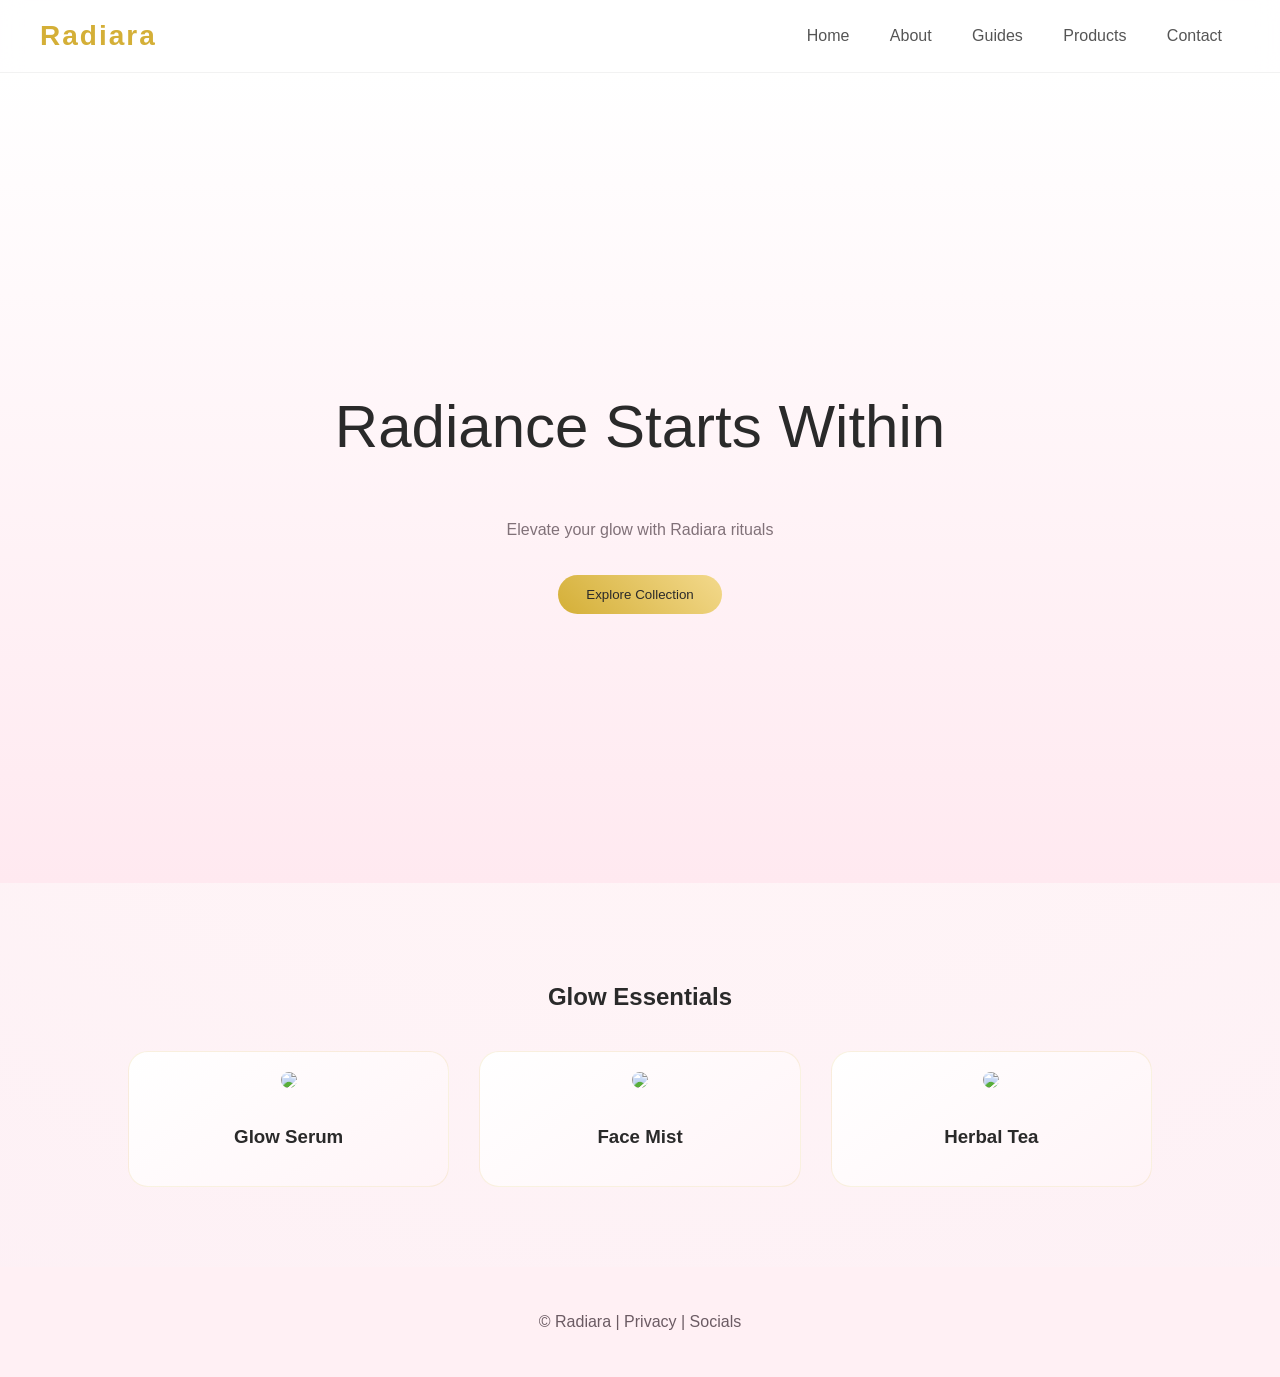
==== index.html @ 11a1aa91 "Rename Index.html to index.html" ====
<!DOCTYPE html>
<html>
<head>
<title>Radiara</title>
<link rel="stylesheet" href="styles.css">
<script src="script.js" defer></script>
</head>
<body>
<header>
<div class="logo">Radiara</div>
<nav>
<a href="index.html">Home</a>
<a href="About Page.html">About</a>
<a href="Guides Page.html">Guides</a>
<a href="Products Page.html">Products</a>
<a href="Contact Page.html">Contact</a>
</nav>
</header>


<section class="hero">
<h1>Radiance Starts Within</h1>
<p>Elevate your glow with Radiara rituals</p>
<button class="button" onclick="location.href='products.html'">Explore Collection</button>
</section>


<section class="section">
<h2>Glow Essentials</h2>
<div class="products">
<div class="card"><img src="images/serum.jpg"><h3>Glow Serum</h3></div>
<div class="card"><img src="images/mist.jpg"><h3>Face Mist</h3></div>
<div class="card"><img src="images/tea.jpg"><h3>Herbal Tea</h3></div>
</div>
</section>


<footer>
<p>© Radiara | Privacy | Socials</p>
</footer>
</body>
</html>
---- styles.css ----
body {
  margin: 0;
  font-family: 'Poppins', sans-serif;
  background: radial-gradient(circle at top, #ffffff, #fff5f7, #fdf0f5);
  color: #2a2a2a;
}

header {
  display: flex;
  justify-content: space-between;
  align-items: center;
  padding: 20px 40px;
  backdrop-filter: blur(10px);
  background: rgba(255,255,255,0.9);
  position: sticky;
  top: 0;
  z-index: 1000;
  border-bottom: 1px solid rgba(0,0,0,0.05);
}

.logo {
  font-size: 28px;
  font-weight: 600;
  color: #d4af37; /* champagne gold */
  letter-spacing: 2px;
}

nav a {
  margin: 0 18px;
  text-decoration: none;
  color: #555;
  font-weight: 400;
  position: relative;
}

nav a::after {
  content: "";
  position: absolute;
  width: 0;
  height: 2px;
  background: #d4af37;
  left: 0;
  bottom: -5px;
  transition: 0.3s;
}

nav a:hover {
  color: #d4af37;
}

nav a:hover::after {
  width: 100%;
}

.hero {
  height: 90vh;
  display: flex;
  flex-direction: column;
  justify-content: center;
  align-items: center;
  text-align: center;
  background: linear-gradient(to bottom, #ffffff, #ffe9f0);
}

.hero h1 {
  font-size: 60px;
  font-weight: 500;
  animation: fadeIn 2s ease;
  color: #2a2a2a;
}

.hero p {
  opacity: 0.85;
  margin-top: 10px;
  color: #6b5b63; /* soft muted plum-grey */
}

.button {
  margin-top: 20px;
  padding: 12px 28px;
  background: linear-gradient(45deg, #d4af37, #f3d98c);
  border: none;
  color: #2a2a2a;
  cursor: pointer;
  border-radius: 30px;
  transition: 0.3s;
  font-weight: 500;
}

.button:hover {
  transform: scale(1.05);
  box-shadow: 0 0 20px rgba(212,175,55,0.4);
}

.section {
  padding: 80px 10%;
}

.section h2 {
  text-align: center;
  margin-bottom: 40px;
  color: #2a2a2a;
}

.products {
  display: grid;
  grid-template-columns: repeat(auto-fit, minmax(250px, 1fr));
  gap: 30px;
}

.card {
  background: linear-gradient(145deg, #ffffff, #fff4f7);
  border-radius: 20px;
  padding: 20px;
  text-align: center;
  transition: 0.4s;
  border: 1px solid rgba(212,175,55,0.15);
}

.card:hover {
  transform: translateY(-10px);
  box-shadow: 0 10px 35px rgba(212,175,55,0.25);
}

.card img {
  width: 100%;
  border-radius: 15px;
  margin-bottom: 15px;
}

footer {
  text-align: center;
  padding: 30px;
  background: #fff0f4;
  color: #6b5b63;
}

input, textarea {
  width: 100%;
  padding: 12px;
  margin: 10px 0;
  border-radius: 8px;
  border: 1px solid #eee;
  background: #ffffff;
  color: #2a2a2a;
}

input:focus, textarea:focus {
  outline: none;
  border: 1px solid #d4af37;
  box-shadow: 0 0 8px rgba(212,175,55,0.25);
}

@keyframes fadeIn {
  from {opacity:0; transform: translateY(20px);} 
  to {opacity:1; transform: translateY(0);} 
}
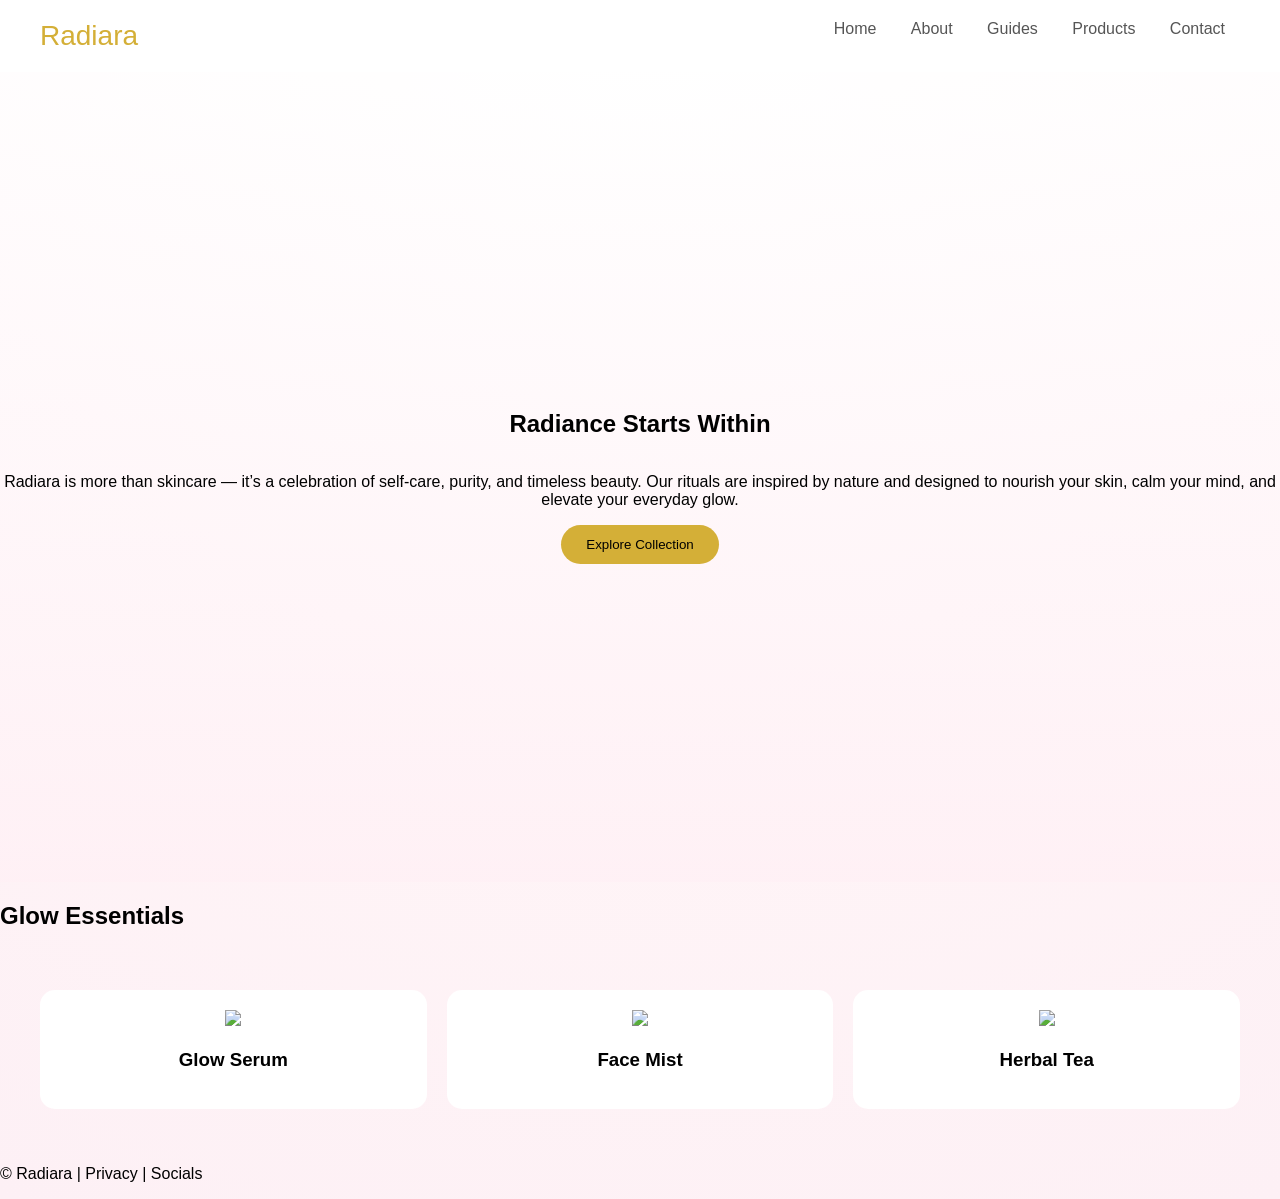
==== commit 72316158: "Merge branch 'main' of https://github.com/imranaakoob/BIDA25-423" ====
--- a/index.html
+++ b/index.html
@@ -6,38 +6,53 @@
 <script src="script.js" defer></script>
 </head>
 <body>
+
 <header>
 <div class="logo">Radiara</div>
 <nav>
 <a href="index.html">Home</a>
-<a href="About Page.html">About</a>
-<a href="Guides Page.html">Guides</a>
-<a href="Products Page.html">Products</a>
-<a href="Contact Page.html">Contact</a>
+<a href="about.html">About</a>
+<a href="guides.html">Guides</a>
+<a href="products.html">Products</a>
+<a href="contact.html">Contact</a>
 </nav>
 </header>
 
-
 <section class="hero">
 <h1>Radiance Starts Within</h1>
-<p>Elevate your glow with Radiara rituals</p>
+<p>
+Radiara is more than skincare — it’s a celebration of self-care, purity, 
+and timeless beauty. Our rituals are inspired by nature and designed to 
+nourish your skin, calm your mind, and elevate your everyday glow.
+</p>
 <button class="button" onclick="location.href='products.html'">Explore Collection</button>
 </section>
-
 
 <section class="section">
 <h2>Glow Essentials</h2>
 <div class="products">
-<div class="card"><img src="images/serum.jpg"><h3>Glow Serum</h3></div>
-<div class="card"><img src="images/mist.jpg"><h3>Face Mist</h3></div>
-<div class="card"><img src="images/tea.jpg"><h3>Herbal Tea</h3></div>
+
+<div class="card">
+<img src="images/serum.jpg">
+<h3>Glow Serum</h3>
+</div>
+
+<div class="card">
+<img src="images/mist.jpg">
+<h3>Face Mist</h3>
+</div>
+
+<div class="card">
+<img src="images/tea.jpg">
+<h3>Herbal Tea</h3>
+</div>
+
 </div>
 </section>
-
 
 <footer>
 <p>© Radiara | Privacy | Socials</p>
 </footer>
+
 </body>
 </html>
-
--- a/styles.css
+++ b/styles.css
@@ -2,156 +2,162 @@
   margin: 0;
   font-family: 'Poppins', sans-serif;
   background: radial-gradient(circle at top, #ffffff, #fff5f7, #fdf0f5);
-  color: #2a2a2a;
 }
 
 header {
-  display: flex;
-  justify-content: space-between;
-  align-items: center;
-  padding: 20px 40px;
-  backdrop-filter: blur(10px);
-  background: rgba(255,255,255,0.9);
-  position: sticky;
-  top: 0;
-  z-index: 1000;
-  border-bottom: 1px solid rgba(0,0,0,0.05);
+  display:flex;
+  justify-content:space-between;
+  padding:20px 40px;
+  background:white;
 }
 
 .logo {
-  font-size: 28px;
-  font-weight: 600;
-  color: #d4af37; /* champagne gold */
-  letter-spacing: 2px;
+  font-size:28px;
+  color:#d4af37;
 }
 
 nav a {
-  margin: 0 18px;
-  text-decoration: none;
-  color: #555;
-  font-weight: 400;
-  position: relative;
+  margin:0 15px;
+  text-decoration:none;
+  color:#555;
 }
 
-nav a::after {
-  content: "";
-  position: absolute;
-  width: 0;
-  height: 2px;
-  background: #d4af37;
-  left: 0;
-  bottom: -5px;
+.hero {
+  height:90vh;
+  display:flex;
+  flex-direction:column;
+  justify-content:center;
+  align-items:center;
+  text-align:center;
+  background: linear-gradient(rgba(255,255,255,0.8), rgba(255,240,245,0.8)), url("images/hero-bg.jpg");
+  background-size:cover;
+}
+
+.button {
+  padding:12px 25px;
+  border:none;
+  background:#d4af37;
+  border-radius:30px;
+  cursor:pointer;
+}
+
+.products {
+  display:grid;
+  grid-template-columns:repeat(auto-fit, minmax(250px,1fr));
+  gap:20px;
+  padding:40px;
+}
+
+.card {
+  background:white;
+  padding:20px;
+  border-radius:15px;
+  text-align:center;
+  transition:0.3s;
+}
+
+.card:hover {
+  transform:translateY(-10px);
+}
+
+.card img {
+  width:100%;
+}
+/* ===== CHECKOUT PAGE ===== */
+
+.checkout-container {
+  display: flex;
+  gap: 40px;
+  padding: 60px;
+  background: radial-gradient(circle at top, #1a1a2e, #0a0a0f);
+  color: #fff;
+  min-height: 100vh;
+  font-family: 'Poppins', sans-serif;
+}
+
+/* FORM */
+.checkout-form {
+  flex: 1;
+  background: rgba(255, 255, 255, 0.05);
+  padding: 30px;
+  border-radius: 20px;
+  backdrop-filter: blur(10px);
+}
+
+.checkout-form h2 {
+  font-size: 32px;
+  color: #f8c8dc; /* blush pink */
+}
+
+.subtext {
+  font-size: 14px;
+  opacity: 0.7;
+  margin-bottom: 20px;
+}
+
+.checkout-form input {
+  width: 100%;
+  padding: 12px;
+  margin: 10px 0;
+  border-radius: 10px;
+  border: none;
+  outline: none;
+}
+
+/* ROW INPUTS */
+.row {
+  display: flex;
+  gap: 10px;
+}
+
+.row input {
+  flex: 1;
+}
+
+/* ORDER SUMMARY */
+.order-summary {
+  flex: 0.8;
+  background: rgba(255, 192, 203, 0.08);
+  padding: 30px;
+  border-radius: 20px;
+}
+
+.order-summary h3 {
+  color: #f8c8dc;
+}
+
+.item, .total {
+  display: flex;
+  justify-content: space-between;
+  margin: 10px 0;
+}
+
+.divider {
+  height: 1px;
+  background: rgba(255,255,255,0.2);
+  margin: 15px 0;
+}
+
+/* BUTTONS */
+.btn {
+  width: 100%;
+  padding: 12px;
+  background: #f8c8dc;
+  color: #0a0a0f;
+  border: none;
+  border-radius: 10px;
+  font-weight: 600;
+  cursor: pointer;
+  margin-top: 15px;
   transition: 0.3s;
 }
 
-nav a:hover {
-  color: #d4af37;
+.btn:hover {
+  background: #ffb6c1;
 }
 
-nav a:hover::after {
-  width: 100%;
+.btn.secondary {
+  background: transparent;
+  border: 1px solid #f8c8dc;
+  color: #f8c8dc;
 }
-
-.hero {
-  height: 90vh;
-  display: flex;
-  flex-direction: column;
-  justify-content: center;
-  align-items: center;
-  text-align: center;
-  background: linear-gradient(to bottom, #ffffff, #ffe9f0);
-}
-
-.hero h1 {
-  font-size: 60px;
-  font-weight: 500;
-  animation: fadeIn 2s ease;
-  color: #2a2a2a;
-}
-
-.hero p {
-  opacity: 0.85;
-  margin-top: 10px;
-  color: #6b5b63; /* soft muted plum-grey */
-}
-
-.button {
-  margin-top: 20px;
-  padding: 12px 28px;
-  background: linear-gradient(45deg, #d4af37, #f3d98c);
-  border: none;
-  color: #2a2a2a;
-  cursor: pointer;
-  border-radius: 30px;
-  transition: 0.3s;
-  font-weight: 500;
-}
-
-.button:hover {
-  transform: scale(1.05);
-  box-shadow: 0 0 20px rgba(212,175,55,0.4);
-}
-
-.section {
-  padding: 80px 10%;
-}
-
-.section h2 {
-  text-align: center;
-  margin-bottom: 40px;
-  color: #2a2a2a;
-}
-
-.products {
-  display: grid;
-  grid-template-columns: repeat(auto-fit, minmax(250px, 1fr));
-  gap: 30px;
-}
-
-.card {
-  background: linear-gradient(145deg, #ffffff, #fff4f7);
-  border-radius: 20px;
-  padding: 20px;
-  text-align: center;
-  transition: 0.4s;
-  border: 1px solid rgba(212,175,55,0.15);
-}
-
-.card:hover {
-  transform: translateY(-10px);
-  box-shadow: 0 10px 35px rgba(212,175,55,0.25);
-}
-
-.card img {
-  width: 100%;
-  border-radius: 15px;
-  margin-bottom: 15px;
-}
-
-footer {
-  text-align: center;
-  padding: 30px;
-  background: #fff0f4;
-  color: #6b5b63;
-}
-
-input, textarea {
-  width: 100%;
-  padding: 12px;
-  margin: 10px 0;
-  border-radius: 8px;
-  border: 1px solid #eee;
-  background: #ffffff;
-  color: #2a2a2a;
-}
-
-input:focus, textarea:focus {
-  outline: none;
-  border: 1px solid #d4af37;
-  box-shadow: 0 0 8px rgba(212,175,55,0.25);
-}
-
-@keyframes fadeIn {
-  from {opacity:0; transform: translateY(20px);} 
-  to {opacity:1; transform: translateY(0);} 
-}
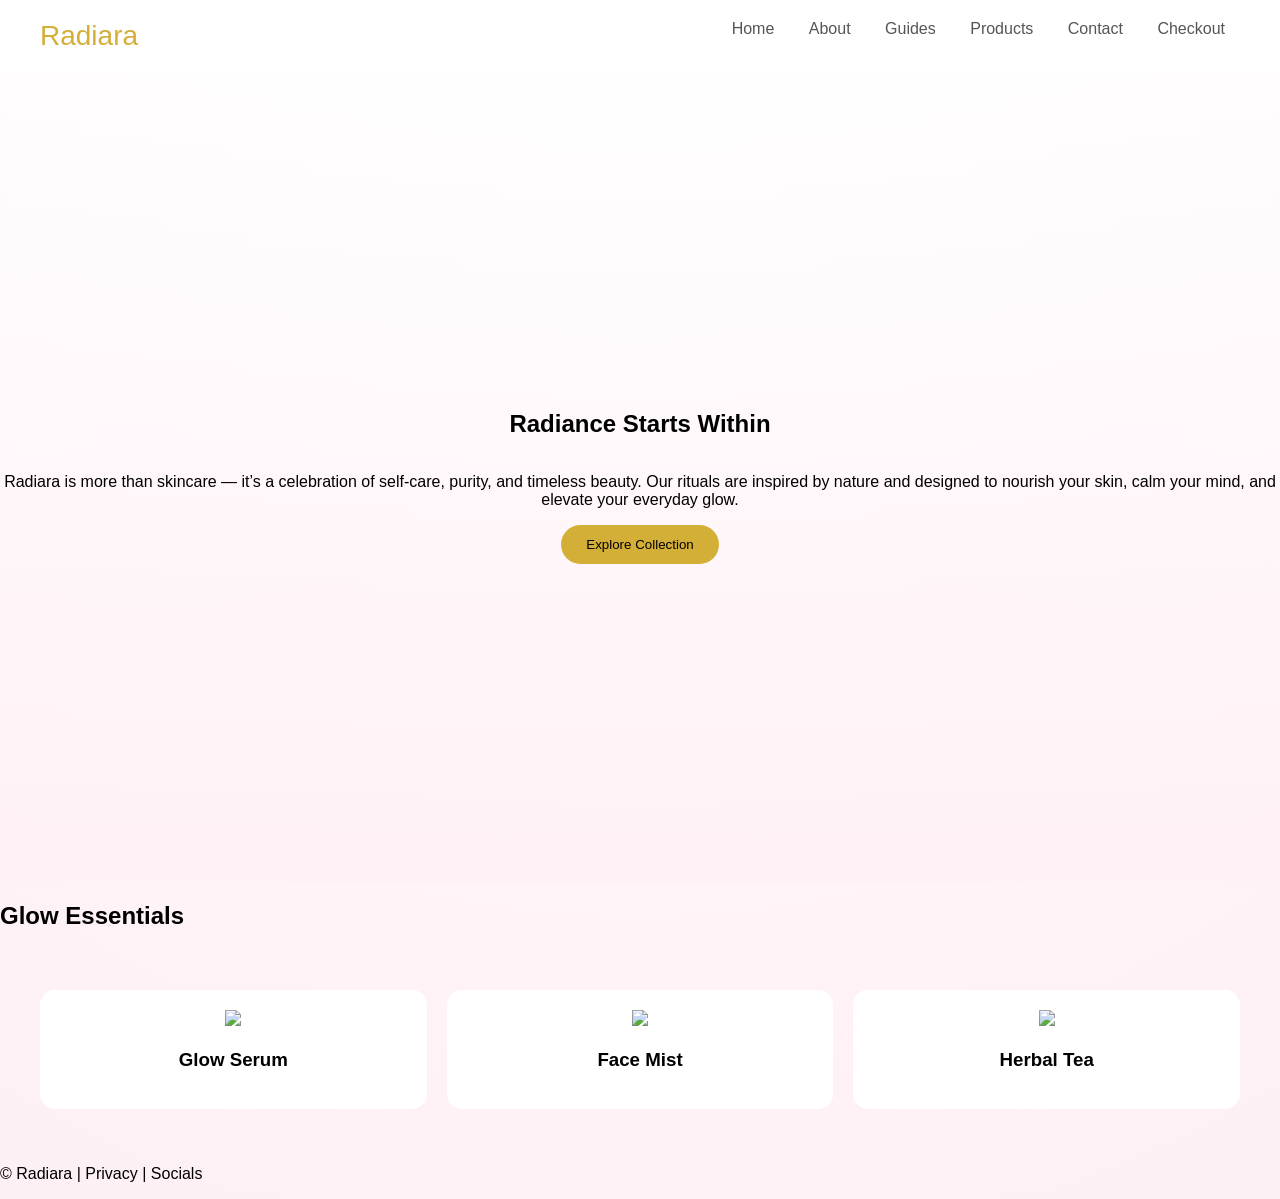
==== commit 44a3b0aa: "Update Changes" ====
--- a/index.html
+++ b/index.html
@@ -15,6 +15,7 @@
 <a href="guides.html">Guides</a>
 <a href="products.html">Products</a>
 <a href="contact.html">Contact</a>
+<a href="checkout.html">Checkout</a>
 </nav>
 </header>
 
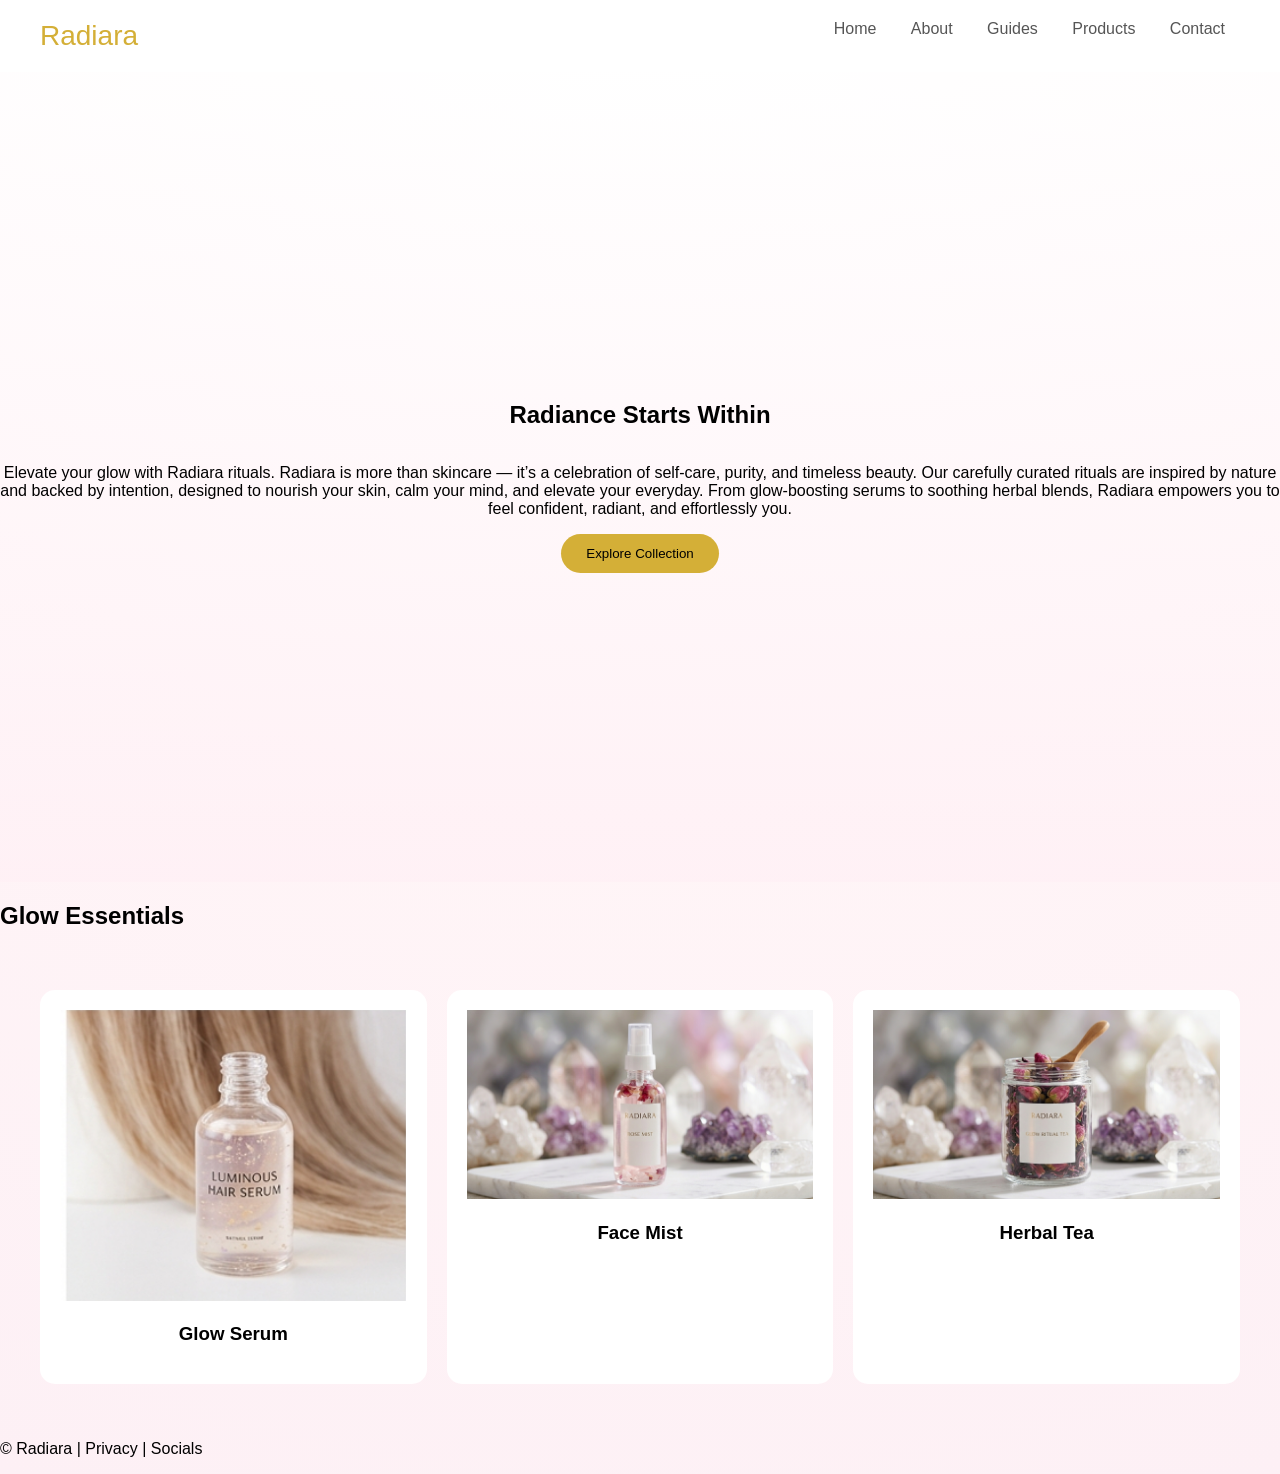
==== commit 71a45bd0: "Updated content" ====
--- a/index.html
+++ b/index.html
@@ -1,13 +1,14 @@
 <!DOCTYPE html>
-<html>
+<html lang="en">
 <head>
+<meta charset="UTF-8">
 <title>Radiara</title>
 <link rel="stylesheet" href="styles.css">
 <script src="script.js" defer></script>
 </head>
 <body>
-
-<header>
+ 
+<header class="navbar">
 <div class="logo">Radiara</div>
 <nav>
 <a href="index.html">Home</a>
@@ -15,45 +16,49 @@
 <a href="guides.html">Guides</a>
 <a href="products.html">Products</a>
 <a href="contact.html">Contact</a>
-<a href="checkout.html">Checkout</a>
 </nav>
 </header>
-
+ 
 <section class="hero">
 <h1>Radiance Starts Within</h1>
+ 
 <p>
-Radiara is more than skincare — it’s a celebration of self-care, purity, 
-and timeless beauty. Our rituals are inspired by nature and designed to 
-nourish your skin, calm your mind, and elevate your everyday glow.
+Elevate your glow with Radiara rituals. Radiara is more than skincare — it’s a celebration
+of self-care, purity, and timeless beauty. Our carefully curated rituals are inspired by nature and backed by intention, designed to nourish your skin, calm your mind, and elevate your everyday. From glow-boosting serums to soothing herbal blends, Radiara empowers you to feel confident, radiant, and effortlessly you.
 </p>
-<button class="button" onclick="location.href='products.html'">Explore Collection</button>
+ 
+<button class="button" onclick="location.href='products.html'">
+Explore Collection
+</button>
+ 
 </section>
-
+ 
 <section class="section">
 <h2>Glow Essentials</h2>
+ 
 <div class="products">
-
+ 
 <div class="card">
-<img src="images/serum.jpg">
+<img src="images/hairserum.png" alt="Glow Serum">
 <h3>Glow Serum</h3>
 </div>
-
+ 
 <div class="card">
-<img src="images/mist.jpg">
+<img src="images/rosemist.png" alt="Face Mist">
 <h3>Face Mist</h3>
 </div>
-
+ 
 <div class="card">
-<img src="images/tea.jpg">
+<img src="images/teablend.png" alt="Herbal Tea">
 <h3>Herbal Tea</h3>
 </div>
-
+ 
 </div>
 </section>
-
+ 
 <footer>
 <p>© Radiara | Privacy | Socials</p>
 </footer>
-
+ 
 </body>
 </html>
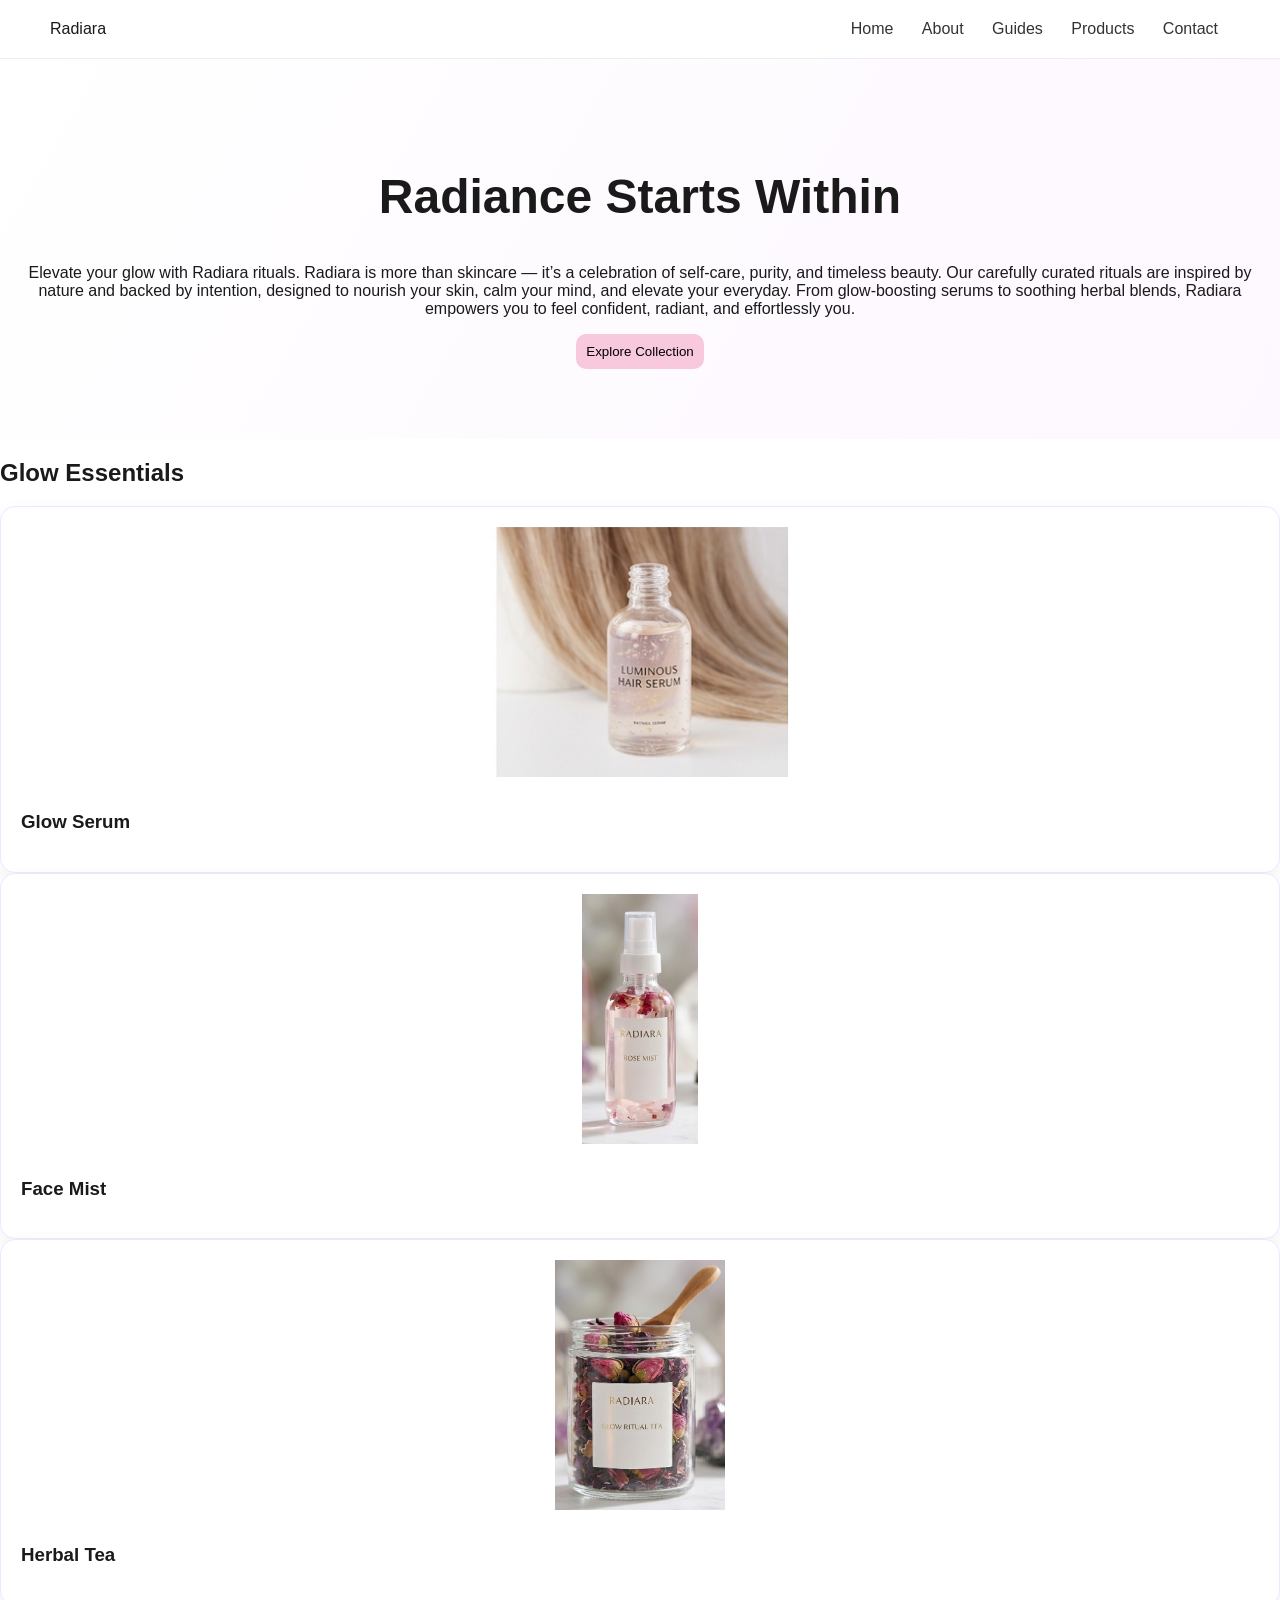
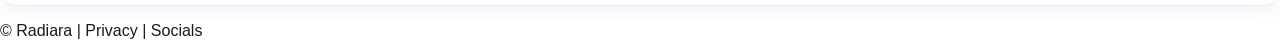
==== commit 08a7ad68: "Updated content" ====
--- a/index.html
+++ b/index.html
@@ -39,17 +39,17 @@
 <div class="products">
  
 <div class="card">
-<img src="images/hairserum.png" alt="Glow Serum">
+<img src="hairserum.png" alt="Glow Serum">
 <h3>Glow Serum</h3>
 </div>
  
 <div class="card">
-<img src="images/rosemist.png" alt="Face Mist">
+<img src="rosemist.png" alt="Face Mist">
 <h3>Face Mist</h3>
 </div>
  
 <div class="card">
-<img src="images/teablend.png" alt="Herbal Tea">
+<img src="teablend.png" alt="Herbal Tea">
 <h3>Herbal Tea</h3>
 </div>
  
--- a/styles.css
+++ b/styles.css
@@ -1,163 +1,92 @@
 body {
-  margin: 0;
-  font-family: 'Poppins', sans-serif;
-  background: radial-gradient(circle at top, #ffffff, #fff5f7, #fdf0f5);
+ margin: 0;
+ font-family: 'Poppins', sans-serif;
+ background: #ffffff;
+ color: #1a1a1a;
+}
+ 
+/* NAVBAR */
+.navbar {
+ display: flex;
+ justify-content: space-between;
+ padding: 20px 50px;
+ border-bottom: 1px solid #eee;
+ background: #fff;
+}
+ 
+.navbar a {
+ margin: 0 12px;
+ text-decoration: none;
+ color: #333;
+ font-weight: 500;
+}
+ 
+.navbar a:hover {
+ color: #c8a2c8;
+}
+ 
+/* HERO */
+.hero {
+ text-align: center;
+ padding: 70px 20px;
+ background: linear-gradient(120deg, #ffffff, #fdf7ff);
+}
+ 
+.hero h1 {
+ font-size: 48px;
+}
+ 
+/* BUTTONS */
+button {
+ background: #f8c8dc;
+ border: none;
+ padding: 10px;
+ border-radius: 10px;
+ cursor: pointer;
+}
+ 
+button:hover {
+ background: #eab8ff;
+}
+ 
+/* GRID */
+.grid {
+ display: grid;
+ grid-template-columns: repeat(auto-fit, minmax(250px, 1fr));
+ gap: 20px;
+ padding: 50px;
+ align-items: start; /* ADDITION: Ensures top alignment */
+}
+ 
+/* CARD */
+.card {
+ background: #fff;
+ border: 1px solid #f0e6ff;
+ border-radius: 15px;
+ padding: 20px;
+ box-shadow: 0 6px 18px rgba(0,0,0,0.05);
+ overflow: hidden; /* ADDITION: The 'fence' for your images */
+ display: flex;
+ flex-direction: column;
+ height: 100%;
+}
+ 
+.card:hover {
+ transform: translateY(-4px);
+ transition: 0.3s;
 }
 
-header {
-  display:flex;
-  justify-content:space-between;
-  padding:20px 40px;
-  background:white;
+/* ADDITION: IMAGE UNIFORMITY SECTION */
+.card img {
+ width: 100% !important;
+ height: 250px !important; 
+ object-fit: contain !important; /* Shows full image, no crop */
+ display: block;
+ margin-bottom: 15px;
+ flex-shrink: 0;
 }
-
-.logo {
-  font-size:28px;
-  color:#d4af37;
+ 
+/* LINKS */
+a {
+ color: #b57edc;
 }
-
-nav a {
-  margin:0 15px;
-  text-decoration:none;
-  color:#555;
-}
-
-.hero {
-  height:90vh;
-  display:flex;
-  flex-direction:column;
-  justify-content:center;
-  align-items:center;
-  text-align:center;
-  background: linear-gradient(rgba(255,255,255,0.8), rgba(255,240,245,0.8)), url("images/hero-bg.jpg");
-  background-size:cover;
-}
-
-.button {
-  padding:12px 25px;
-  border:none;
-  background:#d4af37;
-  border-radius:30px;
-  cursor:pointer;
-}
-
-.products {
-  display:grid;
-  grid-template-columns:repeat(auto-fit, minmax(250px,1fr));
-  gap:20px;
-  padding:40px;
-}
-
-.card {
-  background:white;
-  padding:20px;
-  border-radius:15px;
-  text-align:center;
-  transition:0.3s;
-}
-
-.card:hover {
-  transform:translateY(-10px);
-}
-
-.card img {
-  width:100%;
-}
-/* ===== CHECKOUT PAGE ===== */
-
-.checkout-container {
-  display: flex;
-  gap: 40px;
-  padding: 60px;
-  background: radial-gradient(circle at top, #1a1a2e, #0a0a0f);
-  color: #fff;
-  min-height: 100vh;
-  font-family: 'Poppins', sans-serif;
-}
-
-/* FORM */
-.checkout-form {
-  flex: 1;
-  background: rgba(255, 255, 255, 0.05);
-  padding: 30px;
-  border-radius: 20px;
-  backdrop-filter: blur(10px);
-}
-
-.checkout-form h2 {
-  font-size: 32px;
-  color: #f8c8dc; /* blush pink */
-}
-
-.subtext {
-  font-size: 14px;
-  opacity: 0.7;
-  margin-bottom: 20px;
-}
-
-.checkout-form input {
-  width: 100%;
-  padding: 12px;
-  margin: 10px 0;
-  border-radius: 10px;
-  border: none;
-  outline: none;
-}
-
-/* ROW INPUTS */
-.row {
-  display: flex;
-  gap: 10px;
-}
-
-.row input {
-  flex: 1;
-}
-
-/* ORDER SUMMARY */
-.order-summary {
-  flex: 0.8;
-  background: rgba(255, 192, 203, 0.08);
-  padding: 30px;
-  border-radius: 20px;
-}
-
-.order-summary h3 {
-  color: #f8c8dc;
-}
-
-.item, .total {
-  display: flex;
-  justify-content: space-between;
-  margin: 10px 0;
-}
-
-.divider {
-  height: 1px;
-  background: rgba(255,255,255,0.2);
-  margin: 15px 0;
-}
-
-/* BUTTONS */
-.btn {
-  width: 100%;
-  padding: 12px;
-  background: #f8c8dc;
-  color: #0a0a0f;
-  border: none;
-  border-radius: 10px;
-  font-weight: 600;
-  cursor: pointer;
-  margin-top: 15px;
-  transition: 0.3s;
-}
-
-.btn:hover {
-  background: #ffb6c1;
-}
-
-.btn.secondary {
-  background: transparent;
-  border: 1px solid #f8c8dc;
-  color: #f8c8dc;
-}
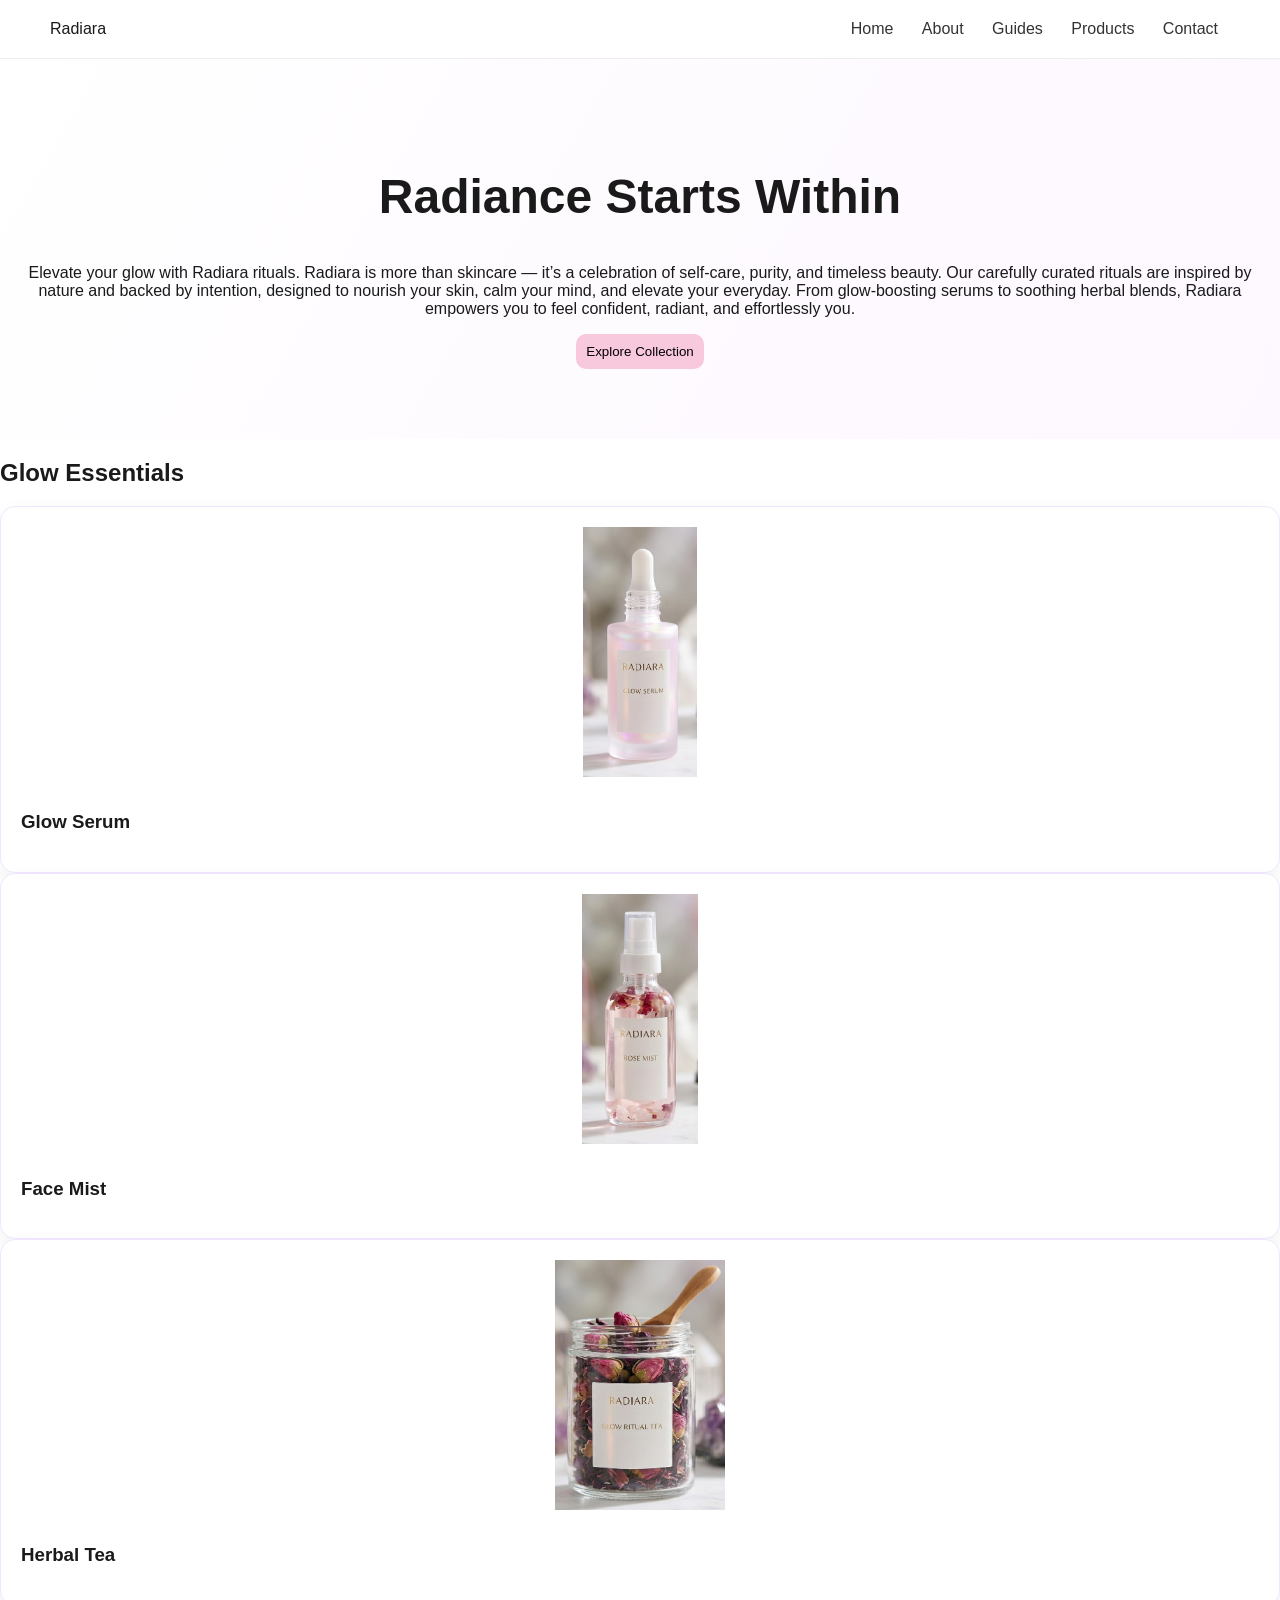
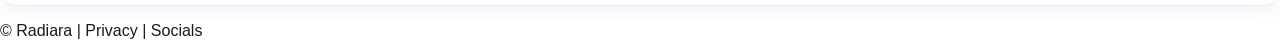
==== commit b8be3677: "Updated content" ====
--- a/index.html
+++ b/index.html
@@ -39,7 +39,7 @@
 <div class="products">
  
 <div class="card">
-<img src="hairserum.png" alt="Glow Serum">
+<img src="serum.png" alt="Glow Serum">
 <h3>Glow Serum</h3>
 </div>
  
--- a/styles.css
+++ b/styles.css
@@ -90,3 +90,33 @@
 a {
  color: #b57edc;
 }
+/* CONTACT FORM LAYOUT FIX */
+.contact-form-layout {
+  display: flex;
+  flex-direction: column;
+  gap: 15px;
+  margin-top: 20px;
+}
+
+.contact-form-layout input, 
+.contact-form-layout textarea {
+  width: 100%;
+  padding: 12px;
+  border: 1px solid #333; /* Matches the clean black/white border look */
+  border-radius: 0px;      /* Sharp corners like the diagram */
+  box-sizing: border-box;
+}
+
+.form-button-wrapper {
+  display: flex;
+  justify-content: flex-end; /* Pushes the button to the right */
+}
+
+.form-button-wrapper button {
+  width: auto;
+  padding: 10px 40px;
+  background: #f8c8dc;
+  border: 1px solid #333;
+  border-radius: 0px; /* Square button to match the diagram */
+  cursor: pointer;
+}
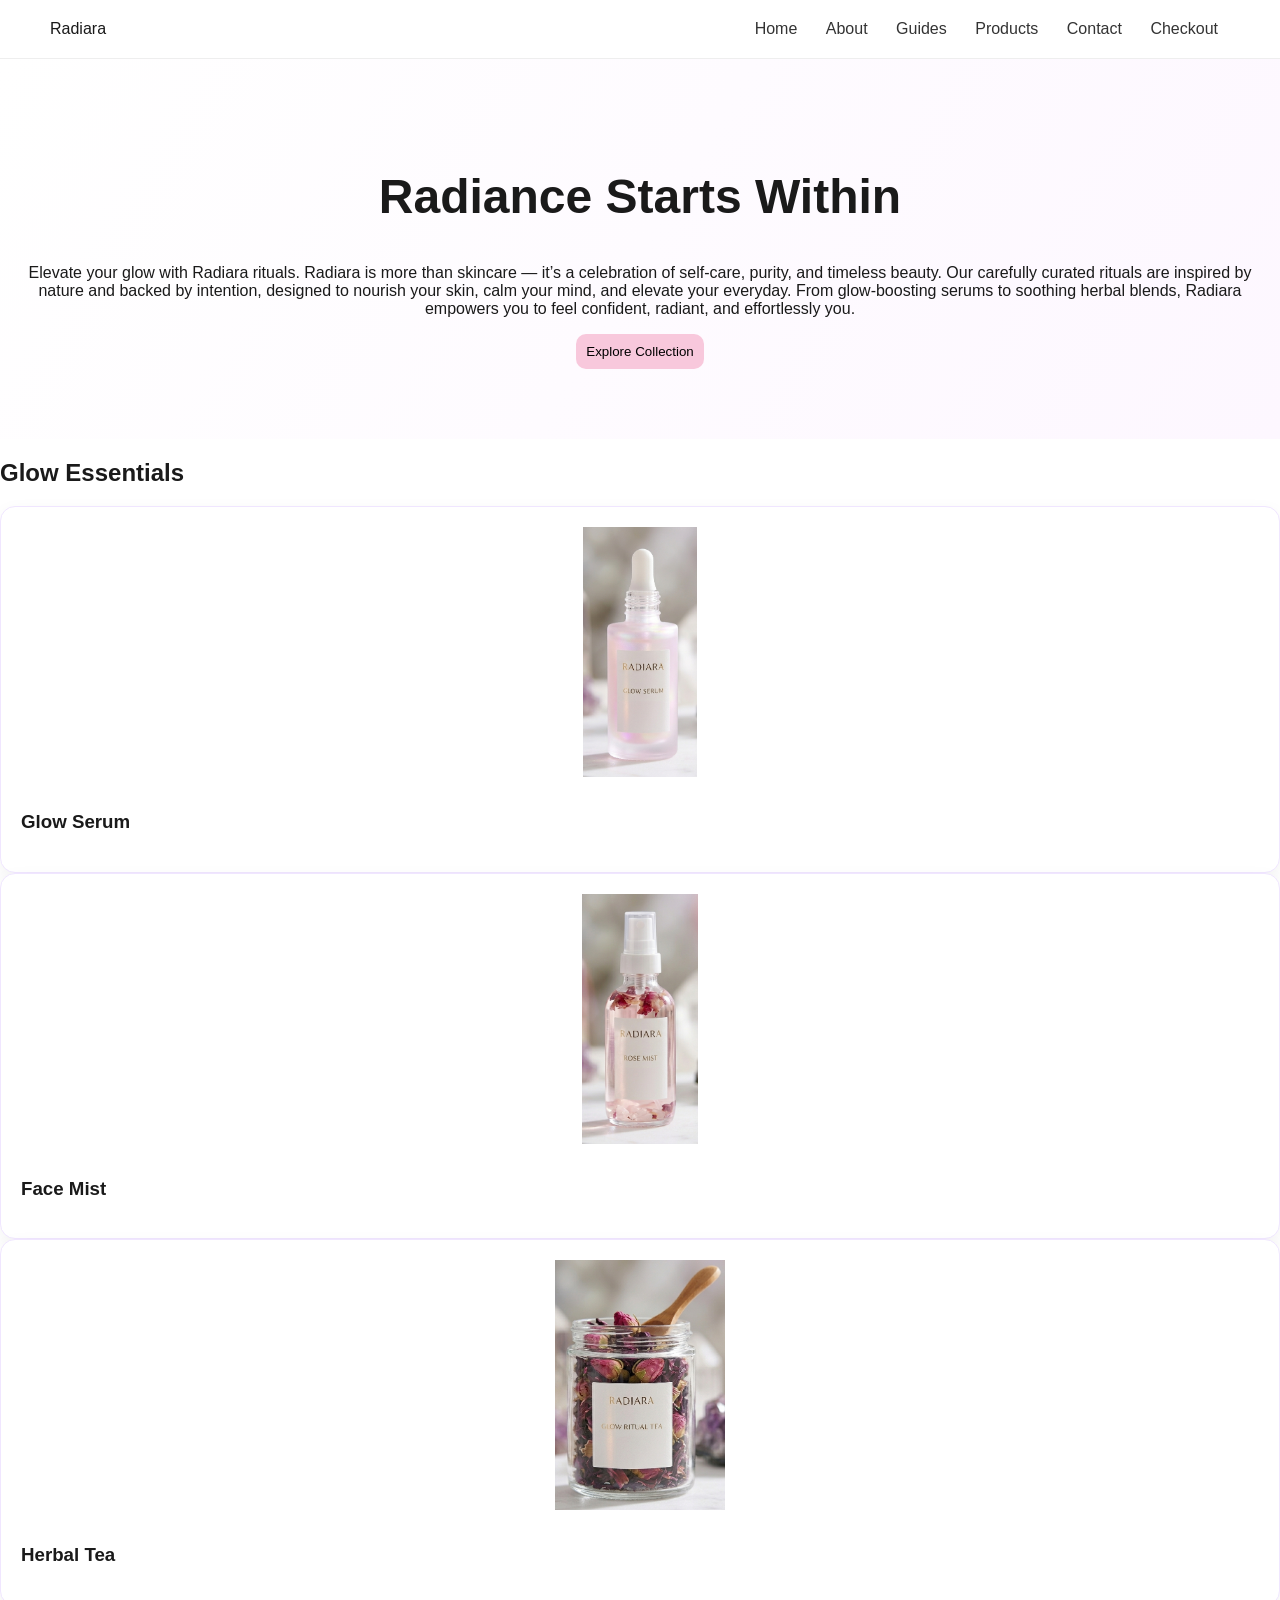
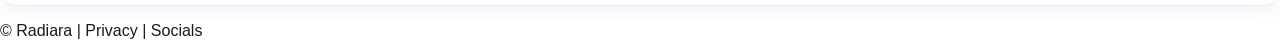
==== commit 3ad8ed9e: "Updated content" ====
--- a/index.html
+++ b/index.html
@@ -16,6 +16,7 @@
 <a href="guides.html">Guides</a>
 <a href="products.html">Products</a>
 <a href="contact.html">Contact</a>
+<a href="checkout.html">Checkout</a>
 </nav>
 </header>
  
